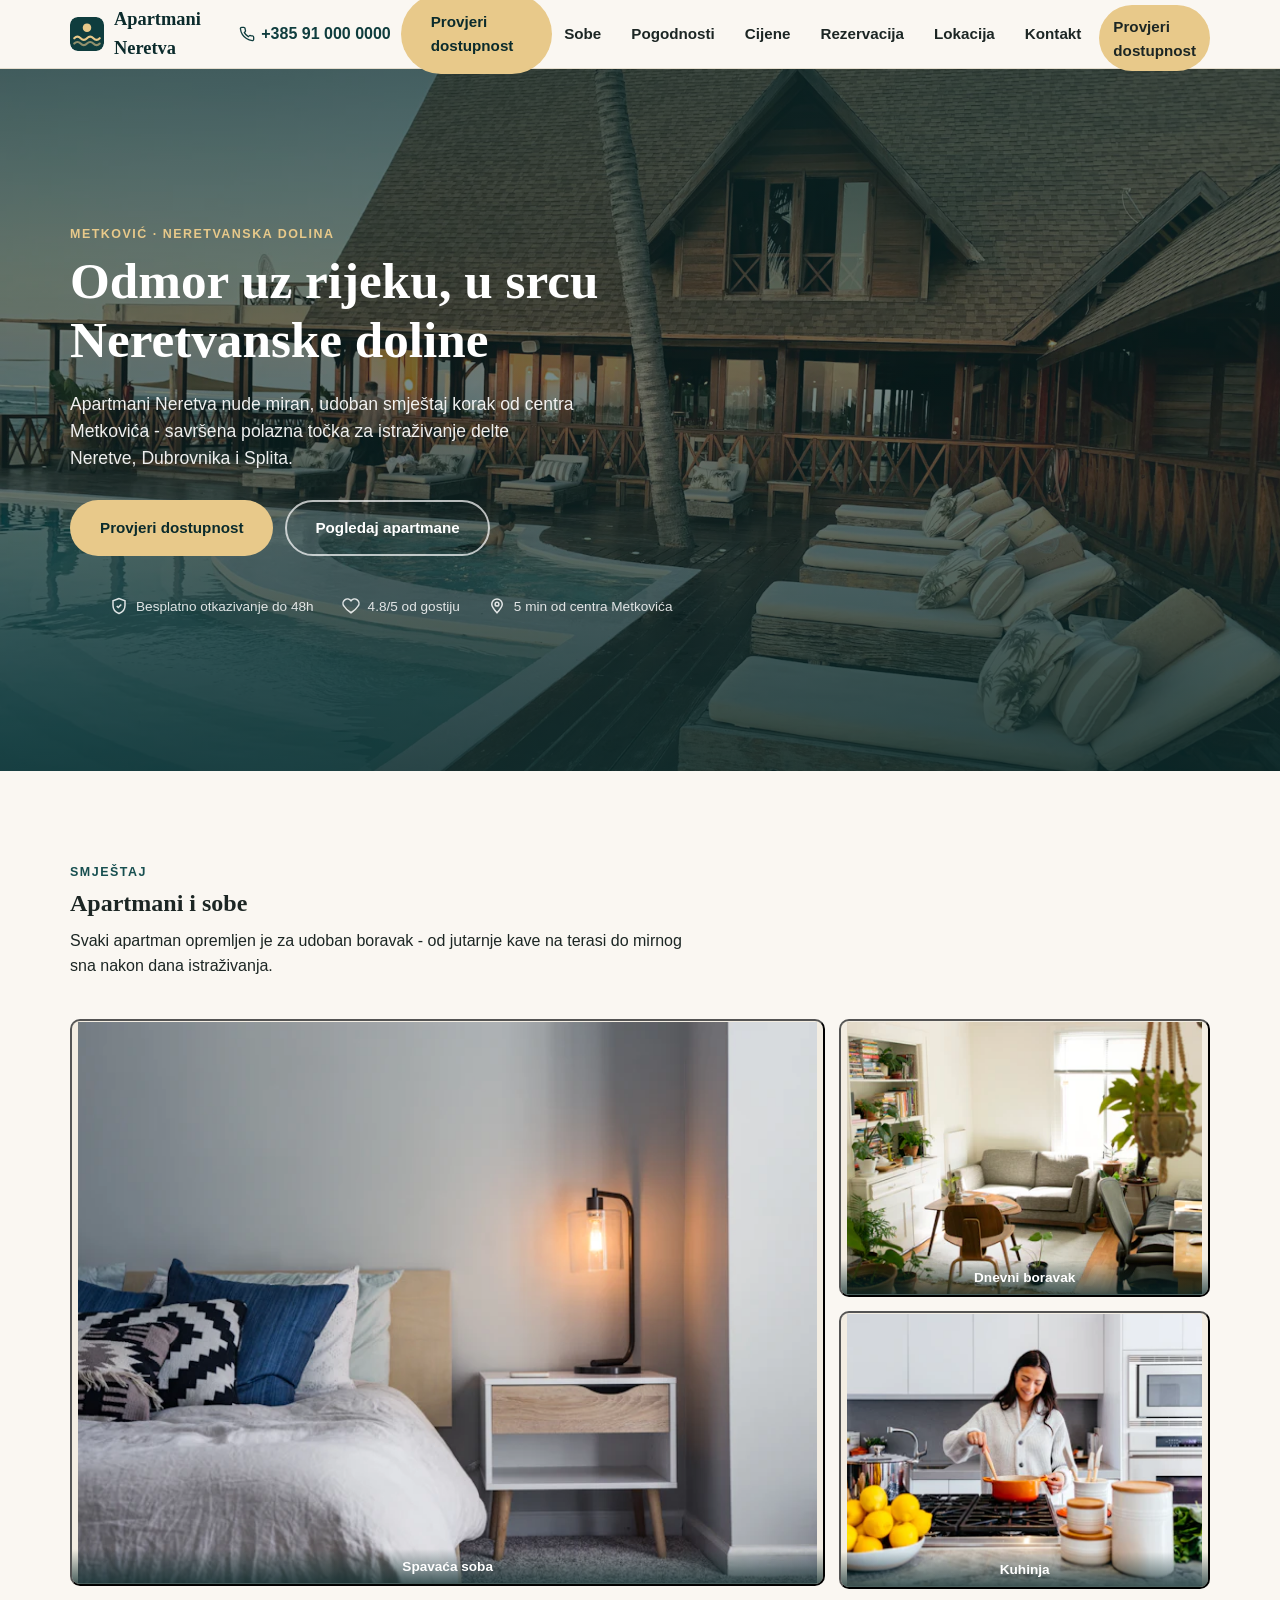
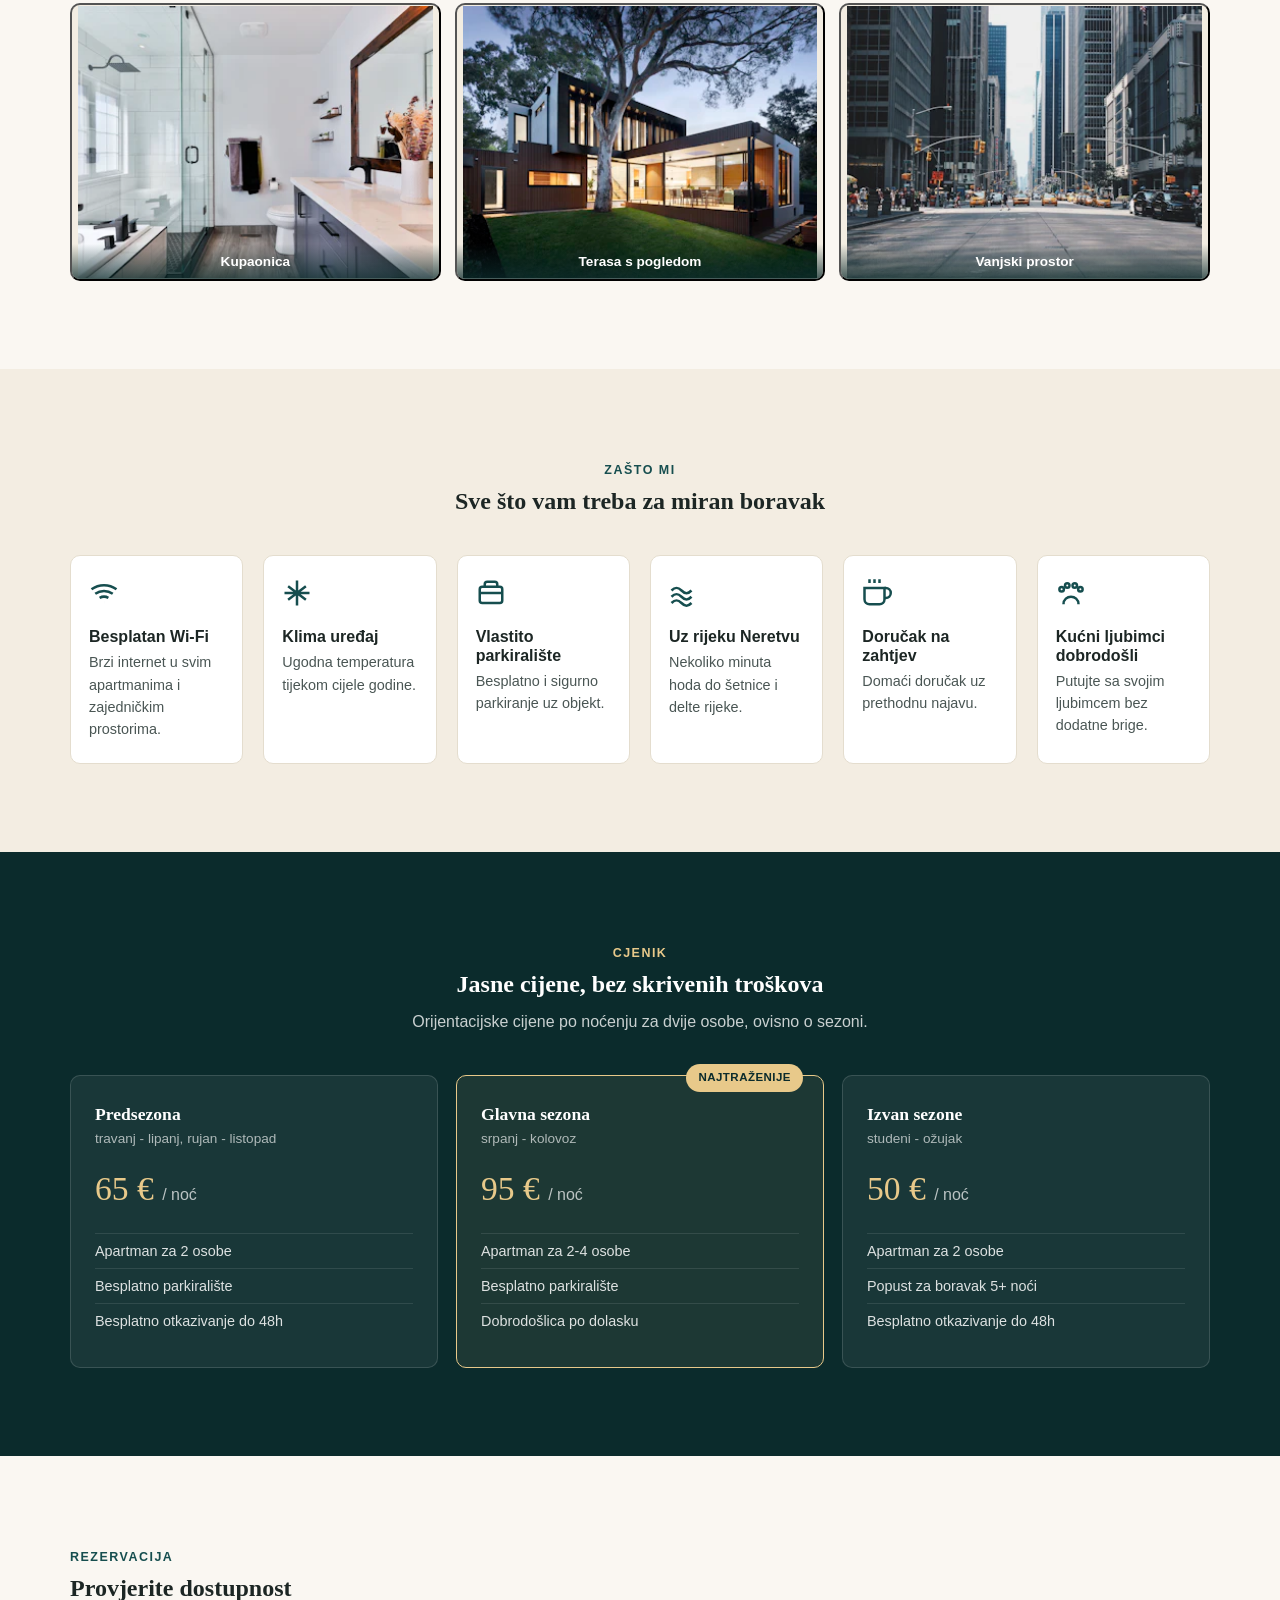
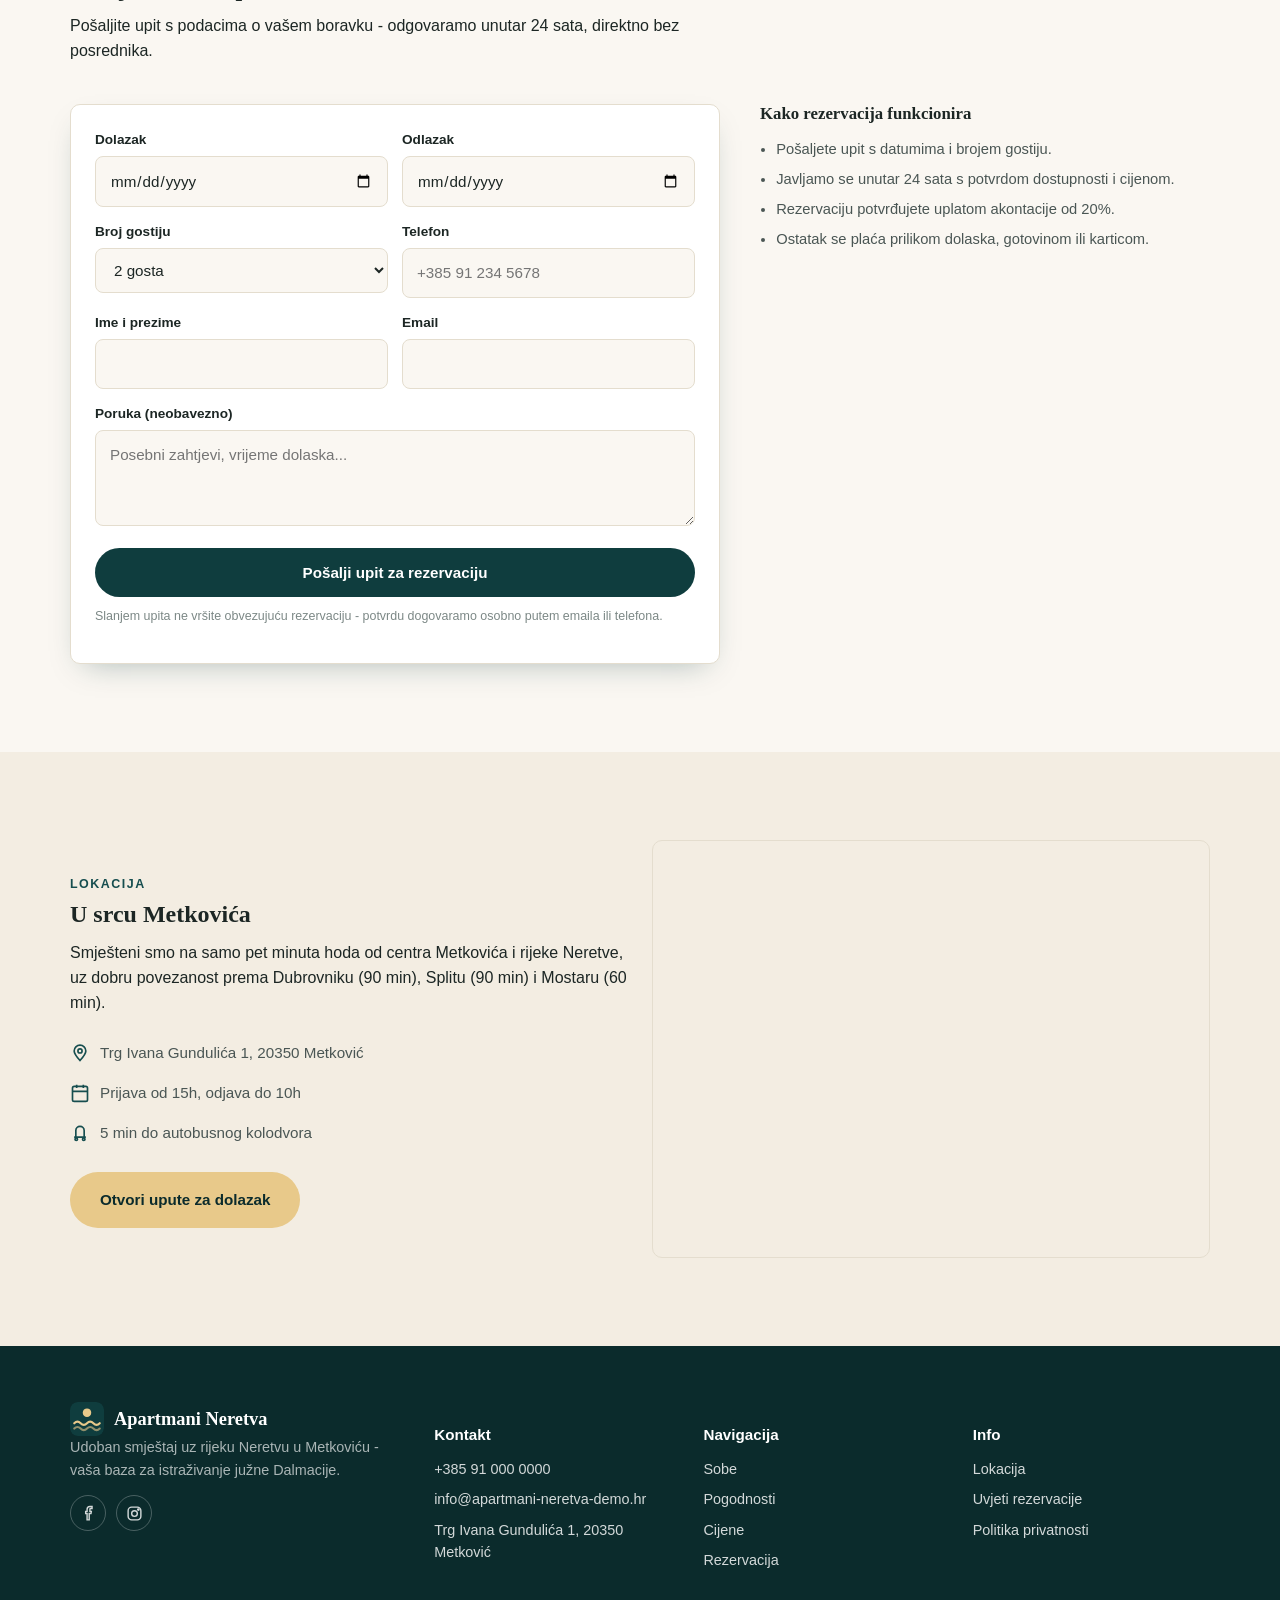
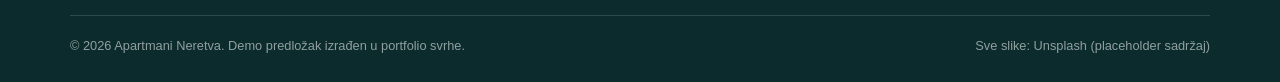
==== index.html @ 97df4122 "Initial commit - Apartmani Neretva demo" ====
<!DOCTYPE html>
<html lang="hr">
<head>
<meta charset="UTF-8">
<meta name="viewport" content="width=device-width, initial-scale=1">
<title>Apartmani Neretva | Smještaj Metković – apartmani uz rijeku Neretvu</title>
<meta name="description" content="Apartmani Neretva u Metkoviću - udoban smještaj uz rijeku Neretvu, idealna baza za istraživanje Neretvanske doline, Dubrovnika i Splita. Provjerite dostupnost i rezervirajte direktno.">
<link rel="canonical" href="https://www.apartmani-neretva-demo.hr/">
<meta name="theme-color" content="#0f3d3e">
<link rel="icon" type="image/svg+xml" href="favicon.svg">

<!-- Open Graph -->
<meta property="og:type" content="website">
<meta property="og:site_name" content="Apartmani Neretva">
<meta property="og:title" content="Apartmani Neretva | Smještaj Metković uz rijeku Neretvu">
<meta property="og:description" content="Udoban smještaj u Metkoviću, uz rijeku Neretvu. Provjerite dostupnost i rezervirajte direktno, bez posrednika.">
<meta property="og:image" content="https://www.apartmani-neretva-demo.hr/images/og-image.jpg">
<meta property="og:url" content="https://www.apartmani-neretva-demo.hr/">
<meta property="og:locale" content="hr_HR">

<!-- Twitter -->
<meta name="twitter:card" content="summary_large_image">
<meta name="twitter:title" content="Apartmani Neretva | Smještaj Metković">
<meta name="twitter:description" content="Udoban smještaj u Metkoviću, uz rijeku Neretvu. Provjerite dostupnost i rezervirajte direktno.">
<meta name="twitter:image" content="https://www.apartmani-neretva-demo.hr/images/og-image.jpg">

<link rel="stylesheet" href="css/style.css">

<script type="application/ld+json">
{
  "@context": "https://schema.org",
  "@type": "LodgingBusiness",
  "name": "Apartmani Neretva",
  "description": "Apartmani uz rijeku Neretvu u Metkoviću - idealna baza za istraživanje Neretvanske doline i južne Dalmacije.",
  "image": "https://www.apartmani-neretva-demo.hr/images/og-image.jpg",
  "url": "https://www.apartmani-neretva-demo.hr/",
  "telephone": "+385-91-000-0000",
  "priceRange": "€65 - €120",
  "address": {
    "@type": "PostalAddress",
    "streetAddress": "Trg Ivana Gundulića 1",
    "addressLocality": "Metković",
    "postalCode": "20350",
    "addressCountry": "HR"
  },
  "geo": {
    "@type": "GeoCoordinates",
    "latitude": 43.0533,
    "longitude": 17.6531
  },
  "amenityFeature": [
    { "@type": "LocationFeatureSpecification", "name": "Besplatan Wi-Fi", "value": true },
    { "@type": "LocationFeatureSpecification", "name": "Klima uređaj", "value": true },
    { "@type": "LocationFeatureSpecification", "name": "Besplatno parkiralište", "value": true }
  ]
}
</script>
</head>
<body>
<a class="skip-link" href="#main">Preskoči na sadržaj</a>

<header class="site-header">
  <div class="container">
    <a class="brand" href="#top">
      <img class="brand-mark" src="favicon.svg" alt="" width="34" height="34">
      <span class="brand-name">Apartmani Neretva</span>
    </a>
    <div class="header-right">
      <a class="nav-phone" href="tel:+385910000000">
        <svg viewBox="0 0 24 24" width="16" height="16" fill="none" stroke="currentColor" stroke-width="2"><path d="M22 16.9v3a2 2 0 0 1-2.2 2 19.8 19.8 0 0 1-8.6-3.1 19.5 19.5 0 0 1-6-6 19.8 19.8 0 0 1-3.1-8.7A2 2 0 0 1 4.1 2h3a2 2 0 0 1 2 1.7c.1 1 .3 2 .6 3a2 2 0 0 1-.5 2L8 10a16 16 0 0 0 6 6l1.3-1.2a2 2 0 0 1 2-.5c1 .3 2 .5 3 .6a2 2 0 0 1 1.7 2Z"/></svg>
        +385 91 000 0000
      </a>
      <a class="btn btn-primary nav-cta" href="#rezervacija">Provjeri dostupnost</a>
      <button class="nav-toggle" aria-label="Otvori izbornik" aria-expanded="false" aria-controls="main-nav"><span></span></button>
    </div>
    <nav class="main-nav" id="main-nav">
      <ul>
        <li><a href="#sobe">Sobe</a></li>
        <li><a href="#pogodnosti">Pogodnosti</a></li>
        <li><a href="#cijene">Cijene</a></li>
        <li><a href="#rezervacija">Rezervacija</a></li>
        <li><a href="#lokacija">Lokacija</a></li>
        <li><a href="#kontakt">Kontakt</a></li>
        <li><a class="btn btn-primary" href="#rezervacija" style="margin-top:8px;">Provjeri dostupnost</a></li>
      </ul>
    </nav>
  </div>
</header>

<main id="main">

  <!-- HERO -->
  <section class="hero" id="top">
    <div class="hero-media">
      <img
        src="images/hero-1600.webp"
        srcset="images/hero-800.webp 800w, images/hero-1600.webp 1600w"
        sizes="100vw"
        alt="Pogled na rijeku Neretvu i okolne brežuljke u sumrak"
        fetchpriority="high"
        width="1600" height="1000">
    </div>
    <div class="container">
      <div class="hero-content">
        <p class="eyebrow" style="color:var(--sand-500)">Metković · Neretvanska dolina</p>
        <h1>Odmor uz rijeku, u srcu Neretvanske doline</h1>
        <p class="lead">Apartmani Neretva nude miran, udoban smještaj korak od centra Metkovića - savršena polazna točka za istraživanje delte Neretve, Dubrovnika i Splita.</p>
        <div class="hero-actions">
          <a class="btn btn-primary" href="#rezervacija">Provjeri dostupnost</a>
          <a class="btn btn-outline" href="#sobe">Pogledaj apartmane</a>
        </div>
        <ul class="hero-badges">
          <li><svg viewBox="0 0 24 24" fill="none" stroke="currentColor" stroke-width="2"><path d="M12 2 4 5v6c0 5 3.4 9.4 8 11 4.6-1.6 8-6 8-11V5l-8-3Z"/><path d="m9 12 2 2 4-4"/></svg> Besplatno otkazivanje do 48h</li>
          <li><svg viewBox="0 0 24 24" fill="none" stroke="currentColor" stroke-width="2"><path d="M12 21s-7-4.6-9.5-9A5.5 5.5 0 0 1 12 5a5.5 5.5 0 0 1 9.5 7c-2.5 4.4-9.5 9-9.5 9Z"/></svg> 4.8/5 od gostiju</li>
          <li><svg viewBox="0 0 24 24" fill="none" stroke="currentColor" stroke-width="2"><path d="M12 21c4-4.5 7-8.2 7-11.5A7 7 0 0 0 5 9.5C5 12.8 8 16.5 12 21Z"/><circle cx="12" cy="9.5" r="2.5"/></svg> 5 min od centra Metkovića</li>
        </ul>
      </div>
    </div>
  </section>

  <!-- GALERIJA -->
  <section id="sobe">
    <div class="container">
      <div class="section-head">
        <p class="eyebrow">Smještaj</p>
        <h2>Apartmani i sobe</h2>
        <p>Svaki apartman opremljen je za udoban boravak - od jutarnje kave na terasi do mirnog sna nakon dana istraživanja.</p>
      </div>
      <div class="gallery-grid">
        <button class="gallery-item" type="button" data-full="images/room-1-800.webp">
          <img src="images/room-1-400.webp" srcset="images/room-1-400.webp 400w, images/room-1-800.webp 800w" sizes="(min-width:700px) 50vw, 100vw" loading="lazy" width="800" height="600" alt="Spavaća soba s bračnim krevetom i prirodnim svjetlom">
          <span class="gallery-caption">Spavaća soba</span>
        </button>
        <button class="gallery-item" type="button" data-full="images/room-2-800.webp">
          <img src="images/room-2-400.webp" srcset="images/room-2-400.webp 400w, images/room-2-800.webp 800w" sizes="(min-width:700px) 25vw, 50vw" loading="lazy" width="800" height="600" alt="Dnevni boravak s udobnim sjedećim kutkom">
          <span class="gallery-caption">Dnevni boravak</span>
        </button>
        <button class="gallery-item" type="button" data-full="images/room-3-800.webp">
          <img src="images/room-3-400.webp" srcset="images/room-3-400.webp 400w, images/room-3-800.webp 800w" sizes="(min-width:700px) 25vw, 50vw" loading="lazy" width="800" height="600" alt="Potpuno opremljena kuhinja">
          <span class="gallery-caption">Kuhinja</span>
        </button>
        <button class="gallery-item" type="button" data-full="images/room-4-800.webp">
          <img src="images/room-4-400.webp" srcset="images/room-4-400.webp 400w, images/room-4-800.webp 800w" sizes="(min-width:700px) 25vw, 50vw" loading="lazy" width="800" height="600" alt="Moderna kupaonica s tuš kabinom">
          <span class="gallery-caption">Kupaonica</span>
        </button>
        <button class="gallery-item" type="button" data-full="images/room-5-800.webp">
          <img src="images/room-5-400.webp" srcset="images/room-5-400.webp 400w, images/room-5-800.webp 800w" sizes="(min-width:700px) 25vw, 50vw" loading="lazy" width="800" height="600" alt="Terasa s pogledom na rijeku Neretvu">
          <span class="gallery-caption">Terasa s pogledom</span>
        </button>
        <button class="gallery-item" type="button" data-full="images/room-6-800.webp">
          <img src="images/room-6-400.webp" srcset="images/room-6-400.webp 400w, images/room-6-800.webp 800w" sizes="(min-width:700px) 25vw, 50vw" loading="lazy" width="800" height="600" alt="Vanjski prostor i okućnica apartmana">
          <span class="gallery-caption">Vanjski prostor</span>
        </button>
      </div>
    </div>
  </section>

  <!-- POGODNOSTI -->
  <section id="pogodnosti" style="background:var(--cream-100)">
    <div class="container">
      <div class="section-head center">
        <p class="eyebrow">Zašto mi</p>
        <h2>Sve što vam treba za miran boravak</h2>
      </div>
      <div class="amenities-grid">
        <div class="amenity">
          <svg viewBox="0 0 24 24" fill="none" stroke="currentColor" stroke-width="2"><path d="M5 12.6a12 12 0 0 1 14 0"/><path d="M8.5 15.9a7 7 0 0 1 7 0"/><path d="M12 19.3h.01"/><path d="M2 9a17 17 0 0 1 20 0"/></svg>
          <h3>Besplatan Wi-Fi</h3>
          <p>Brzi internet u svim apartmanima i zajedničkim prostorima.</p>
        </div>
        <div class="amenity">
          <svg viewBox="0 0 24 24" fill="none" stroke="currentColor" stroke-width="2"><path d="M12 2v20M4.9 6.6l14.2 10.8M19.1 6.6 4.9 17.4M2 12h20"/></svg>
          <h3>Klima uređaj</h3>
          <p>Ugodna temperatura tijekom cijele godine.</p>
        </div>
        <div class="amenity">
          <svg viewBox="0 0 24 24" fill="none" stroke="currentColor" stroke-width="2"><rect x="3" y="7" width="18" height="13" rx="2"/><path d="M7 7V5a2 2 0 0 1 2-2h6a2 2 0 0 1 2 2v2"/><path d="M3 12h18"/></svg>
          <h3>Vlastito parkiralište</h3>
          <p>Besplatno i sigurno parkiranje uz objekt.</p>
        </div>
        <div class="amenity">
          <svg viewBox="0 0 24 24" fill="none" stroke="currentColor" stroke-width="2"><path d="M2 15c3-3 5-3 8 0s5 3 8 0"/><path d="M2 20c3-3 5-3 8 0s5 3 8 0"/><path d="M2 10c3-3 5-3 8 0s5 3 8 0"/></svg>
          <h3>Uz rijeku Neretvu</h3>
          <p>Nekoliko minuta hoda do šetnice i delte rijeke.</p>
        </div>
        <div class="amenity">
          <svg viewBox="0 0 24 24" fill="none" stroke="currentColor" stroke-width="2"><path d="M18 8h1a4 4 0 0 1 0 8h-1"/><path d="M2 8h16v9a4 4 0 0 1-4 4H6a4 4 0 0 1-4-4Z"/><path d="M6 1v3M10 1v3M14 1v3"/></svg>
          <h3>Doručak na zahtjev</h3>
          <p>Domaći doručak uz prethodnu najavu.</p>
        </div>
        <div class="amenity">
          <svg viewBox="0 0 24 24" fill="none" stroke="currentColor" stroke-width="2"><circle cx="4.5" cy="9" r="1.8"/><circle cx="9" cy="6" r="1.8"/><circle cx="15" cy="6" r="1.8"/><circle cx="19.5" cy="9" r="1.8"/><path d="M6 21c0-4 3-6 6-6s6 2 6 6"/></svg>
          <h3>Kućni ljubimci dobrodošli</h3>
          <p>Putujte sa svojim ljubimcem bez dodatne brige.</p>
        </div>
      </div>
    </div>
  </section>

  <!-- CIJENE -->
  <section id="cijene" class="bg-teal">
    <div class="container">
      <div class="section-head center">
        <p class="eyebrow" style="color:var(--sand-500)">Cjenik</p>
        <h2 style="color:#fff">Jasne cijene, bez skrivenih troškova</h2>
        <p>Orijentacijske cijene po noćenju za dvije osobe, ovisno o sezoni.</p>
      </div>
      <div class="pricing-grid">
        <div class="price-card">
          <h3>Predsezona</h3>
          <p class="period">travanj - lipanj, rujan - listopad</p>
          <p class="price-amount">65 € <span>/ noć</span></p>
          <ul>
            <li>Apartman za 2 osobe</li>
            <li>Besplatno parkiralište</li>
            <li>Besplatno otkazivanje do 48h</li>
          </ul>
        </div>
        <div class="price-card featured">
          <span class="tag">Najtraženije</span>
          <h3>Glavna sezona</h3>
          <p class="period">srpanj - kolovoz</p>
          <p class="price-amount">95 € <span>/ noć</span></p>
          <ul>
            <li>Apartman za 2-4 osobe</li>
            <li>Besplatno parkiralište</li>
            <li>Dobrodošlica po dolasku</li>
          </ul>
        </div>
        <div class="price-card">
          <h3>Izvan sezone</h3>
          <p class="period">studeni - ožujak</p>
          <p class="price-amount">50 € <span>/ noć</span></p>
          <ul>
            <li>Apartman za 2 osobe</li>
            <li>Popust za boravak 5+ noći</li>
            <li>Besplatno otkazivanje do 48h</li>
          </ul>
        </div>
      </div>
    </div>
  </section>

  <!-- REZERVACIJA -->
  <section id="rezervacija">
    <div class="container">
      <div class="section-head">
        <p class="eyebrow">Rezervacija</p>
        <h2>Provjerite dostupnost</h2>
        <p>Pošaljite upit s podacima o vašem boravku - odgovaramo unutar 24 sata, direktno bez posrednika.</p>
      </div>
      <div class="booking-grid">
        <form class="booking-form" id="booking-form" novalidate>
          <div class="form-row two">
            <div class="field">
              <label for="checkin">Dolazak</label>
              <input type="date" id="checkin" name="checkin" required>
              <small class="error">Odaberite datum dolaska.</small>
            </div>
            <div class="field">
              <label for="checkout">Odlazak</label>
              <input type="date" id="checkout" name="checkout" required>
              <small class="error">Odaberite datum odlaska.</small>
            </div>
          </div>
          <div class="form-row two">
            <div class="field">
              <label for="guests">Broj gostiju</label>
              <select id="guests" name="guests" required>
                <option value="">Odaberite</option>
                <option value="1">1 gost</option>
                <option value="2" selected>2 gosta</option>
                <option value="3">3 gosta</option>
                <option value="4">4 gosta</option>
                <option value="5+">5 ili više</option>
              </select>
              <small class="error">Odaberite broj gostiju.</small>
            </div>
            <div class="field">
              <label for="phone">Telefon</label>
              <input type="tel" id="phone" name="phone" placeholder="+385 91 234 5678" required>
              <small class="error">Unesite kontakt telefon.</small>
            </div>
          </div>
          <div class="form-row two">
            <div class="field">
              <label for="name">Ime i prezime</label>
              <input type="text" id="name" name="name" required>
              <small class="error">Unesite ime i prezime.</small>
            </div>
            <div class="field">
              <label for="email">Email</label>
              <input type="email" id="email" name="email" required>
              <small class="error">Unesite ispravnu email adresu.</small>
            </div>
          </div>
          <div class="form-row">
            <div class="field">
              <label for="message">Poruka (neobavezno)</label>
              <textarea id="message" name="message" rows="3" placeholder="Posebni zahtjevi, vrijeme dolaska..."></textarea>
            </div>
          </div>
          <button class="btn btn-solid" type="submit">Pošalji upit za rezervaciju</button>
          <p class="form-note">Slanjem upita ne vršite obvezujuću rezervaciju - potvrdu dogovaramo osobno putem emaila ili telefona.</p>
          <div class="form-status" id="form-status" role="status" aria-live="polite"></div>
        </form>
        <div class="booking-info">
          <h3>Kako rezervacija funkcionira</h3>
          <ul>
            <li>Pošaljete upit s datumima i brojem gostiju.</li>
            <li>Javljamo se unutar 24 sata s potvrdom dostupnosti i cijenom.</li>
            <li>Rezervaciju potvrđujete uplatom akontacije od 20%.</li>
            <li>Ostatak se plaća prilikom dolaska, gotovinom ili karticom.</li>
          </ul>
        </div>
      </div>
    </div>
  </section>

  <!-- LOKACIJA -->
  <section id="lokacija" style="background:var(--cream-100)">
    <div class="container">
      <div class="location-grid">
        <div>
          <p class="eyebrow">Lokacija</p>
          <h2>U srcu Metkovića</h2>
          <p>Smješteni smo na samo pet minuta hoda od centra Metkovića i rijeke Neretve, uz dobru povezanost prema Dubrovniku (90 min), Splitu (90 min) i Mostaru (60 min).</p>
          <ul class="location-list">
            <li><svg viewBox="0 0 24 24" fill="none" stroke="currentColor" stroke-width="2"><path d="M12 21c4-4.5 7-8.2 7-11.5A7 7 0 0 0 5 9.5C5 12.8 8 16.5 12 21Z"/><circle cx="12" cy="9.5" r="2.5"/></svg> Trg Ivana Gundulića 1, 20350 Metković</li>
            <li><svg viewBox="0 0 24 24" fill="none" stroke="currentColor" stroke-width="2"><rect x="3" y="4" width="18" height="18" rx="2"/><path d="M3 10h18M8 2v4M16 2v4"/></svg> Prijava od 15h, odjava do 10h</li>
            <li><svg viewBox="0 0 24 24" fill="none" stroke="currentColor" stroke-width="2"><path d="M5 17h14M7 17V9a5 5 0 0 1 10 0v8"/><circle cx="7.5" cy="19.5" r="1.5"/><circle cx="16.5" cy="19.5" r="1.5"/></svg> 5 min do autobusnog kolodvora</li>
          </ul>
          <a class="btn btn-primary" style="margin-top:20px" href="https://www.google.com/maps/dir/?api=1&destination=43.0533,17.6531" target="_blank" rel="noopener">Otvori upute za dolazak</a>
        </div>
        <div class="map-frame">
          <iframe
            src="https://www.google.com/maps?q=Metkovi%C4%87,Croatia&z=14&output=embed"
            title="Karta lokacije - Apartmani Neretva, Metković"
            loading="lazy"
            referrerpolicy="no-referrer-when-downgrade"></iframe>
        </div>
      </div>
    </div>
  </section>

</main>

<footer class="site-footer" id="kontakt">
  <div class="container">
    <div class="footer-grid">
      <div class="footer-brand">
        <a class="brand" href="#top" style="color:#fff">
          <img class="brand-mark" src="favicon.svg" alt="" width="34" height="34">
          <span class="brand-name" style="color:#fff">Apartmani Neretva</span>
        </a>
        <p>Udoban smještaj uz rijeku Neretvu u Metkoviću - vaša baza za istraživanje južne Dalmacije.</p>
        <div class="social-links">
          <a href="#" aria-label="Facebook stranica"><svg viewBox="0 0 24 24" fill="none" stroke="currentColor" stroke-width="2"><path d="M14 9V6a1 1 0 0 1 1-1h2V2h-3a4 4 0 0 0-4 4v3H8v3h2v9h3v-9h2.5l.5-3H13Z"/></svg></a>
          <a href="#" aria-label="Instagram profil"><svg viewBox="0 0 24 24" fill="none" stroke="currentColor" stroke-width="2"><rect x="3" y="3" width="18" height="18" rx="5"/><circle cx="12" cy="12" r="4"/><circle cx="17.5" cy="6.5" r="1"/></svg></a>
        </div>
      </div>
      <div>
        <h4>Kontakt</h4>
        <ul>
          <li><a href="tel:+385910000000">+385 91 000 0000</a></li>
          <li><a href="mailto:info@apartmani-neretva-demo.hr">info@apartmani-neretva-demo.hr</a></li>
          <li>Trg Ivana Gundulića 1, 20350 Metković</li>
        </ul>
      </div>
      <div>
        <h4>Navigacija</h4>
        <ul>
          <li><a href="#sobe">Sobe</a></li>
          <li><a href="#pogodnosti">Pogodnosti</a></li>
          <li><a href="#cijene">Cijene</a></li>
          <li><a href="#rezervacija">Rezervacija</a></li>
        </ul>
      </div>
      <div>
        <h4>Info</h4>
        <ul>
          <li><a href="#lokacija">Lokacija</a></li>
          <li><a href="#">Uvjeti rezervacije</a></li>
          <li><a href="#">Politika privatnosti</a></li>
        </ul>
      </div>
    </div>
    <div class="footer-bottom">
      <span>© 2026 Apartmani Neretva. Demo predložak izrađen u portfolio svrhe.</span>
      <span>Sve slike: Unsplash (placeholder sadržaj)</span>
    </div>
  </div>
</footer>

<div class="lightbox" id="lightbox">
  <button class="lightbox-close" aria-label="Zatvori">&times;</button>
  <img src="" alt="">
</div>

<script src="js/main.js"></script>
</body>
</html>
---- css/style.css ----
/* Apartmani Neretva — demo landing template
   Mobile-first, no external fonts/libraries. */

:root{
  --teal-950: #0b2b2c;
  --teal-900: #0f3d3e;
  --teal-800: #164e4f;
  --sand-500: #e8c98a;
  --sand-600: #d4b06c;
  --cream-50: #faf7f2;
  --cream-100: #f3ede2;
  --ink-900: #1c2624;
  --ink-600: #4a5654;
  --ink-400: #7c8886;
  --line: #e4ddce;
  --radius: 10px;
  --shadow: 0 12px 30px -14px rgba(15, 61, 62, .35);
  --serif: Georgia, "Iowan Old Style", "Palatino Linotype", "URW Palladio L", Palatino, serif;
  --sans: -apple-system, BlinkMacSystemFont, "Segoe UI", Roboto, Helvetica, Arial, sans-serif;
  --wrap: 1180px;
}

*, *::before, *::after{ box-sizing: border-box; }
html{ scroll-behavior: smooth; }
body{
  margin: 0;
  font-family: var(--sans);
  color: var(--ink-900);
  background: var(--cream-50);
  line-height: 1.55;
  -webkit-font-smoothing: antialiased;
}
img{ max-width: 100%; display: block; }
a{ color: inherit; }
h1, h2, h3{ font-family: var(--serif); font-weight: 600; margin: 0 0 .5em; line-height: 1.15; }
p{ margin: 0 0 1em; }
.container{ width: 100%; max-width: var(--wrap); margin: 0 auto; padding: 0 20px; }
section{ padding: 64px 0; }
.eyebrow{
  display: inline-block; font-size: .78rem; letter-spacing: .12em; text-transform: uppercase;
  color: var(--teal-800); font-weight: 700; margin-bottom: .6em;
}
.section-head{ max-width: 640px; margin: 0 0 40px; }
.section-head.center{ margin-left: auto; margin-right: auto; text-align: center; }
.btn{
  display: inline-flex; align-items: center; justify-content: center; gap: .5em;
  padding: 14px 28px; border-radius: 999px; font-weight: 700; font-size: .95rem;
  text-decoration: none; border: 2px solid transparent; cursor: pointer;
  transition: transform .15s ease, box-shadow .15s ease, background-color .15s ease;
}
.btn:active{ transform: translateY(1px); }
.btn-primary{ background: var(--sand-500); color: var(--teal-950); }
.btn-primary:hover{ background: var(--sand-600); }
.btn-outline{ background: transparent; color: #fff; border-color: rgba(255,255,255,.7); }
.btn-outline:hover{ background: rgba(255,255,255,.12); }
.btn-solid{ background: var(--teal-900); color: #fff; width: 100%; }
.btn-solid:hover{ background: var(--teal-800); }

/* ---------- Header ---------- */
.site-header{
  position: sticky; top: 0; z-index: 50;
  background: rgba(250, 247, 242, .92);
  backdrop-filter: saturate(140%) blur(6px);
  border-bottom: 1px solid var(--line);
}
.site-header .container{
  display: flex; align-items: center; justify-content: space-between; height: 68px;
}
.brand{ display: flex; align-items: center; gap: 10px; text-decoration: none; }
.brand-mark{ width: 34px; height: 34px; border-radius: 8px; }
.brand-name{ font-family: var(--serif); font-weight: 700; font-size: 1.15rem; color: var(--teal-950); }
.nav-toggle{
  display: inline-flex; background: none; border: none; padding: 8px; cursor: pointer;
}
.nav-toggle span, .nav-toggle::before, .nav-toggle::after{
  content: ""; display: block; width: 22px; height: 2px; background: var(--ink-900); margin: 5px 0;
  transition: transform .2s ease, opacity .2s ease;
}
.nav-toggle span{ margin: 5px 0; }
.main-nav{
  position: fixed; inset: 68px 0 0 0; background: var(--cream-50);
  transform: translateX(100%); transition: transform .25s ease;
  overflow-y: auto;
}
.main-nav.is-open{ transform: translateX(0); }
.main-nav ul{ list-style: none; margin: 0; padding: 24px 20px; display: flex; flex-direction: column; gap: 4px; }
.main-nav a{
  display: block; padding: 14px 6px; text-decoration: none; font-weight: 600;
  color: var(--ink-900); border-bottom: 1px solid var(--line);
}
.nav-phone{
  display: none;
}
.nav-cta{ display:none; }

@media (min-width: 900px){
  .nav-toggle{ display: none; }
  .main-nav{
    position: static; inset: auto; background: none; transform: none; overflow: visible;
  }
  .main-nav ul{ flex-direction: row; padding: 0; gap: 6px; align-items: center; }
  .main-nav a{ border-bottom: none; padding: 8px 12px; font-size: .95rem; border-radius: 999px; }
  .main-nav a:hover{ background: var(--cream-100); }
  .nav-phone{
    display: inline-flex; align-items: center; gap: 6px; font-weight: 700; color: var(--teal-900);
    text-decoration: none; margin-right: 6px; white-space: nowrap;
  }
  .nav-cta{ display: inline-flex; }
  .header-right{ display: flex; align-items: center; gap: 4px; }
}

/* ---------- Hero ---------- */
.hero{
  position: relative; color: #fff; padding: 84px 0 72px;
  display: flex; align-items: center; min-height: min(78vh, 640px);
}
.hero-media{ position: absolute; inset: 0; z-index: -2; overflow: hidden; }
.hero-media img{ width: 100%; height: 100%; object-fit: cover; }
.hero-media::after{
  content: ""; position: absolute; inset: 0;
  background: linear-gradient(180deg, rgba(11,43,44,.72) 0%, rgba(11,43,44,.55) 45%, rgba(11,43,44,.85) 100%);
}
.hero .container{ position: relative; z-index: 1; }
.hero-content{ max-width: 640px; }
.hero h1{ font-size: clamp(2rem, 5vw + 1rem, 3.2rem); color: #fff; margin-bottom: .4em; }
.hero p.lead{ font-size: 1.1rem; color: rgba(255,255,255,.92); max-width: 52ch; }
.hero-actions{ display: flex; flex-wrap: wrap; gap: 12px; margin-top: 28px; }
.hero-badges{
  display: flex; flex-wrap: wrap; gap: 18px 28px; margin-top: 40px;
  font-size: .85rem; color: rgba(255,255,255,.85);
}
.hero-badges li{ display: flex; align-items: center; gap: 8px; list-style: none; }
.hero-badges svg{ width: 18px; height: 18px; flex-shrink: 0; }

/* ---------- Gallery ---------- */
.gallery-grid{
  display: grid; grid-template-columns: repeat(2, 1fr); gap: 14px;
}
.gallery-item{
  position: relative; border-radius: var(--radius); overflow: hidden; background: var(--cream-100);
  aspect-ratio: 4/3; cursor: zoom-in;
}
.gallery-item img{ width: 100%; height: 100%; object-fit: cover; transition: transform .35s ease; }
.gallery-item:hover img{ transform: scale(1.05); }
.gallery-caption{
  position: absolute; left: 0; right: 0; bottom: 0; padding: 10px 14px;
  background: linear-gradient(0deg, rgba(11,43,44,.75), transparent);
  color: #fff; font-size: .85rem; font-weight: 600;
}
@media (min-width: 700px){
  .gallery-grid{ grid-template-columns: repeat(3, 1fr); }
  .gallery-item:first-child{ grid-column: span 2; grid-row: span 2; }
}

/* Lightbox */
.lightbox{
  position: fixed; inset: 0; z-index: 100; background: rgba(11,20,20,.92);
  display: none; align-items: center; justify-content: center; padding: 24px;
}
.lightbox.is-open{ display: flex; }
.lightbox img{ max-width: min(900px, 92vw); max-height: 86vh; border-radius: 6px; }
.lightbox-close{
  position: absolute; top: 18px; right: 20px; background: none; border: none; color: #fff;
  font-size: 2rem; line-height: 1; cursor: pointer; padding: 6px 10px;
}

/* ---------- Amenities ---------- */
.amenities-grid{
  display: grid; grid-template-columns: repeat(2, 1fr); gap: 20px;
}
.amenity{
  background: #fff; border: 1px solid var(--line); border-radius: var(--radius);
  padding: 22px 18px; text-align: left;
}
.amenity svg{ width: 30px; height: 30px; color: var(--teal-800); margin-bottom: 12px; }
.amenity h3{ font-size: 1rem; font-family: var(--sans); font-weight: 700; margin-bottom: .3em; }
.amenity p{ font-size: .9rem; color: var(--ink-600); margin: 0; }
@media (min-width: 640px){ .amenities-grid{ grid-template-columns: repeat(3, 1fr); } }
@media (min-width: 980px){ .amenities-grid{ grid-template-columns: repeat(6, 1fr); } }

/* ---------- Pricing ---------- */
.bg-teal{ background: var(--teal-950); color: #fff; }
.bg-teal .section-head p{ color: rgba(255,255,255,.78); }
.pricing-grid{ display: grid; gap: 18px; grid-template-columns: 1fr; }
.price-card{
  background: rgba(255,255,255,.06); border: 1px solid rgba(255,255,255,.14);
  border-radius: var(--radius); padding: 28px 24px; position: relative;
}
.price-card.featured{ border-color: var(--sand-500); background: rgba(232,201,138,.08); }
.price-card .tag{
  position: absolute; top: -12px; right: 20px; background: var(--sand-500); color: var(--teal-950);
  font-size: .72rem; font-weight: 800; letter-spacing: .04em; text-transform: uppercase;
  padding: 5px 12px; border-radius: 999px;
}
.price-card h3{ font-size: 1.1rem; color: #fff; margin-bottom: .2em; }
.price-card .period{ font-size: .85rem; color: rgba(255,255,255,.65); margin-bottom: 14px; }
.price-amount{ font-family: var(--serif); font-size: 2.1rem; color: var(--sand-500); margin-bottom: 4px; }
.price-amount span{ font-size: 1rem; color: rgba(255,255,255,.7); font-family: var(--sans); }
.price-card ul{ list-style: none; margin: 18px 0 0; padding: 0; font-size: .9rem; color: rgba(255,255,255,.85); }
.price-card li{ padding: 6px 0; border-top: 1px solid rgba(255,255,255,.1); }
@media (min-width: 780px){ .pricing-grid{ grid-template-columns: repeat(3, 1fr); } }

/* ---------- Booking form ---------- */
.booking-grid{ display: grid; gap: 40px; grid-template-columns: 1fr; }
.booking-form{
  background: #fff; border: 1px solid var(--line); border-radius: var(--radius);
  padding: 24px; box-shadow: var(--shadow);
}
.form-row{ display: grid; gap: 14px; grid-template-columns: 1fr; margin-bottom: 14px; }
@media (min-width: 560px){ .form-row.two{ grid-template-columns: 1fr 1fr; } }
.field label{ display: block; font-size: .85rem; font-weight: 700; margin-bottom: 6px; color: var(--ink-900); }
.field input, .field select, .field textarea{
  width: 100%; padding: 12px 14px; border: 1px solid var(--line); border-radius: 8px;
  font: inherit; font-size: .95rem; background: var(--cream-50); color: var(--ink-900);
}
.field input:focus, .field select:focus, .field textarea:focus{
  outline: 2px solid var(--teal-800); outline-offset: 1px; background: #fff;
}
.field small.error{ display: none; color: #b3261e; font-size: .78rem; margin-top: 5px; }
.field.invalid input, .field.invalid select{ border-color: #b3261e; }
.field.invalid small.error{ display: block; }
.form-note{ font-size: .78rem; color: var(--ink-400); margin-top: 10px; }
.form-status{
  margin-top: 16px; padding: 14px 16px; border-radius: 8px; font-size: .9rem; font-weight: 600;
  display: none;
}
.form-status.show{ display: block; }
.form-status.success{ background: #e7f4ec; color: #1f6f43; display: block; }
.form-status.error{ background: #fbe9e7; color: #b3261e; display: block; }
.booking-info h3{ font-size: 1.05rem; }
.booking-info ul{ padding-left: 1.1em; color: var(--ink-600); font-size: .92rem; }
.booking-info li{ margin-bottom: .5em; }
@media (min-width: 900px){ .booking-grid{ grid-template-columns: 1.3fr .9fr; } }

/* ---------- Location ---------- */
.location-grid{ display: grid; gap: 24px; grid-template-columns: 1fr; align-items: center; }
.map-frame{
  border-radius: var(--radius); overflow: hidden; border: 1px solid var(--line);
  aspect-ratio: 4/3; background: var(--cream-100);
}
.map-frame iframe{ width: 100%; height: 100%; border: 0; }
.location-list{ list-style: none; padding: 0; margin: 18px 0 0; }
.location-list li{ display: flex; gap: 10px; padding: 8px 0; color: var(--ink-600); font-size: .95rem; }
.location-list svg{ width: 20px; height: 20px; flex-shrink: 0; color: var(--teal-800); margin-top: 2px; }
@media (min-width: 860px){ .location-grid{ grid-template-columns: 1fr 1fr; } }

/* ---------- Footer ---------- */
.site-footer{ background: var(--teal-950); color: rgba(255,255,255,.82); padding: 56px 0 26px; }
.footer-grid{ display: grid; gap: 32px; grid-template-columns: 1fr; margin-bottom: 36px; }
.footer-grid h4{ color: #fff; font-family: var(--sans); font-size: .95rem; margin-bottom: 12px; }
.footer-grid ul{ list-style: none; padding: 0; margin: 0; font-size: .9rem; }
.footer-grid li{ margin-bottom: 8px; }
.footer-grid a{ text-decoration: none; color: inherit; }
.footer-grid a:hover{ color: var(--sand-500); }
.footer-brand p{ max-width: 40ch; font-size: .9rem; color: rgba(255,255,255,.65); }
.social-links{ display: flex; gap: 10px; margin-top: 14px; }
.social-links a{
  width: 36px; height: 36px; border-radius: 50%; border: 1px solid rgba(255,255,255,.25);
  display: flex; align-items: center; justify-content: center;
}
.social-links a:hover{ background: rgba(255,255,255,.1); }
.social-links svg{ width: 17px; height: 17px; }
.footer-bottom{
  border-top: 1px solid rgba(255,255,255,.14); padding-top: 20px;
  font-size: .8rem; color: rgba(255,255,255,.55);
  display: flex; flex-wrap: wrap; gap: 8px; justify-content: space-between;
}
@media (min-width: 760px){ .footer-grid{ grid-template-columns: 1.4fr 1fr 1fr 1fr; } }

.skip-link{
  position: absolute; left: -999px; top: 0; background: var(--teal-900); color: #fff;
  padding: 10px 16px; z-index: 200; border-radius: 0 0 8px 0;
}
.skip-link:focus{ left: 0; }

@media (min-width: 900px){
  .hero{ min-height: 78vh; }
  section{ padding: 88px 0; }
}
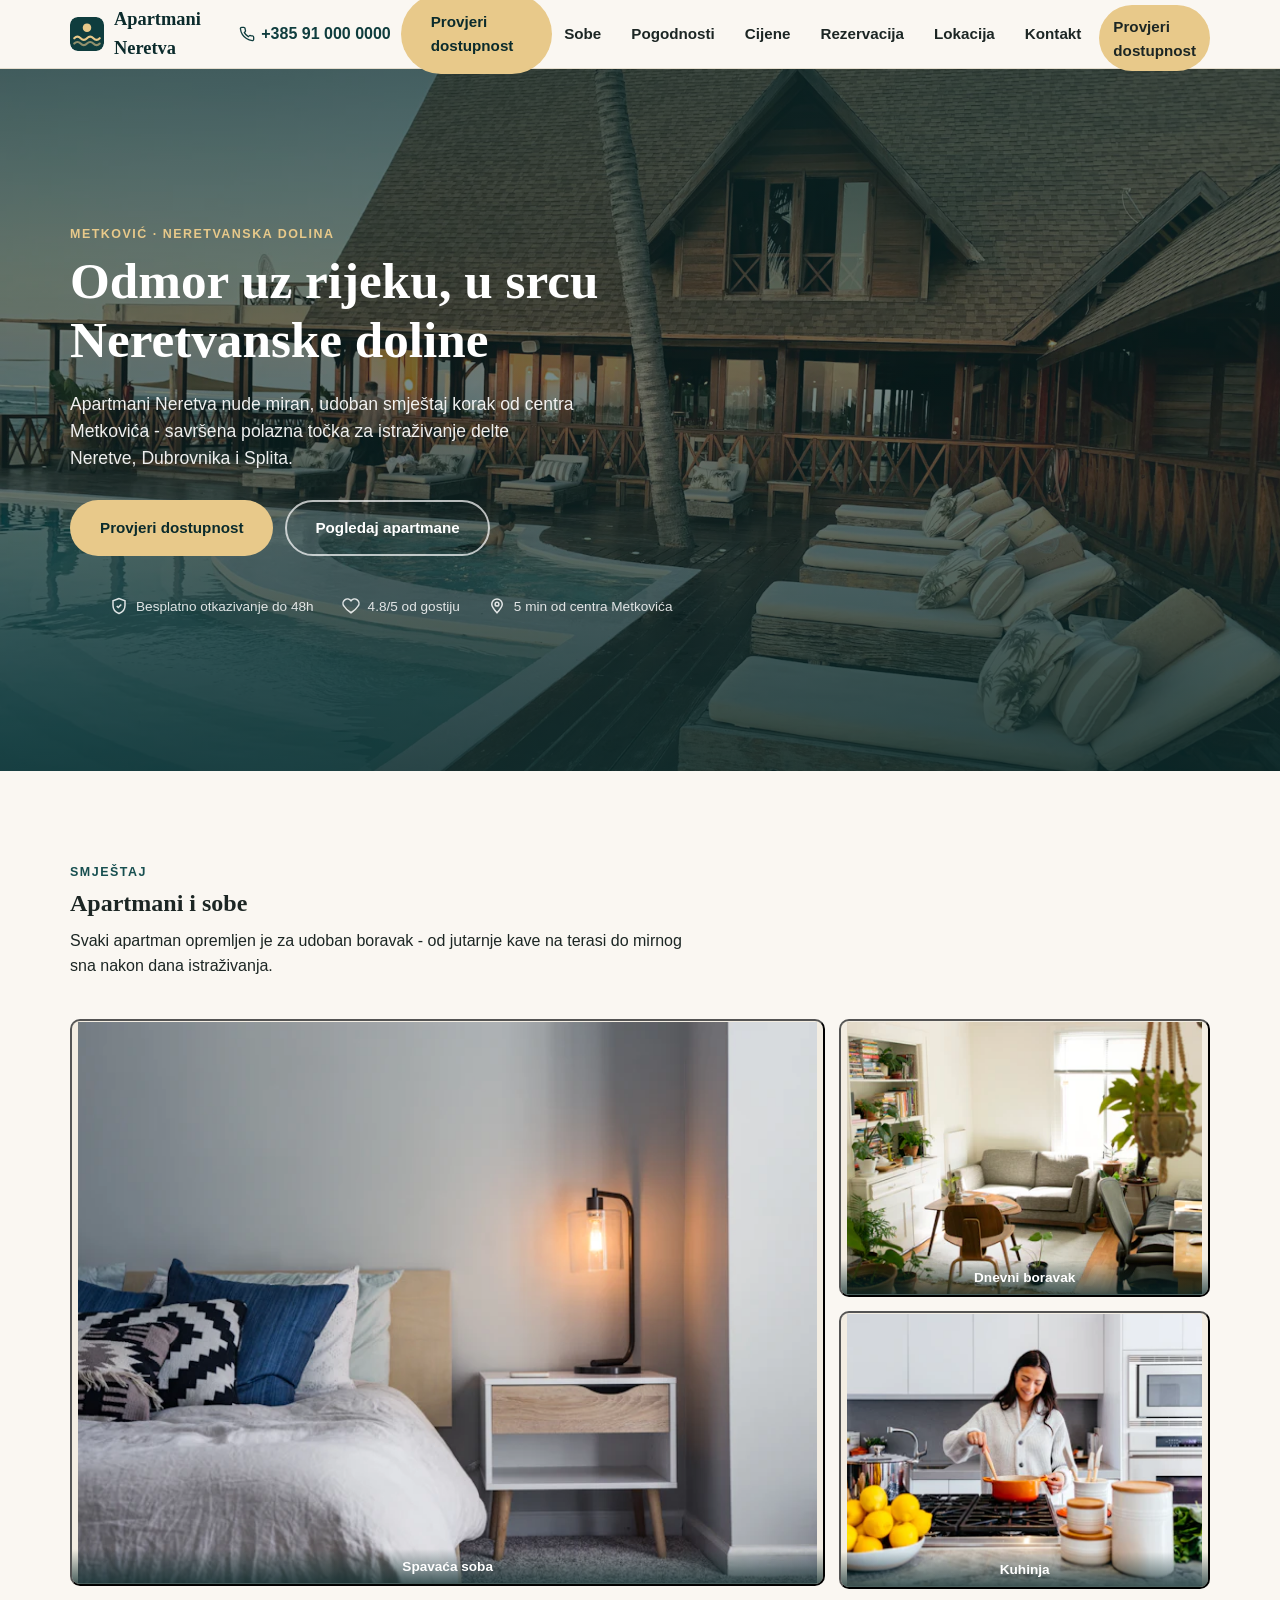
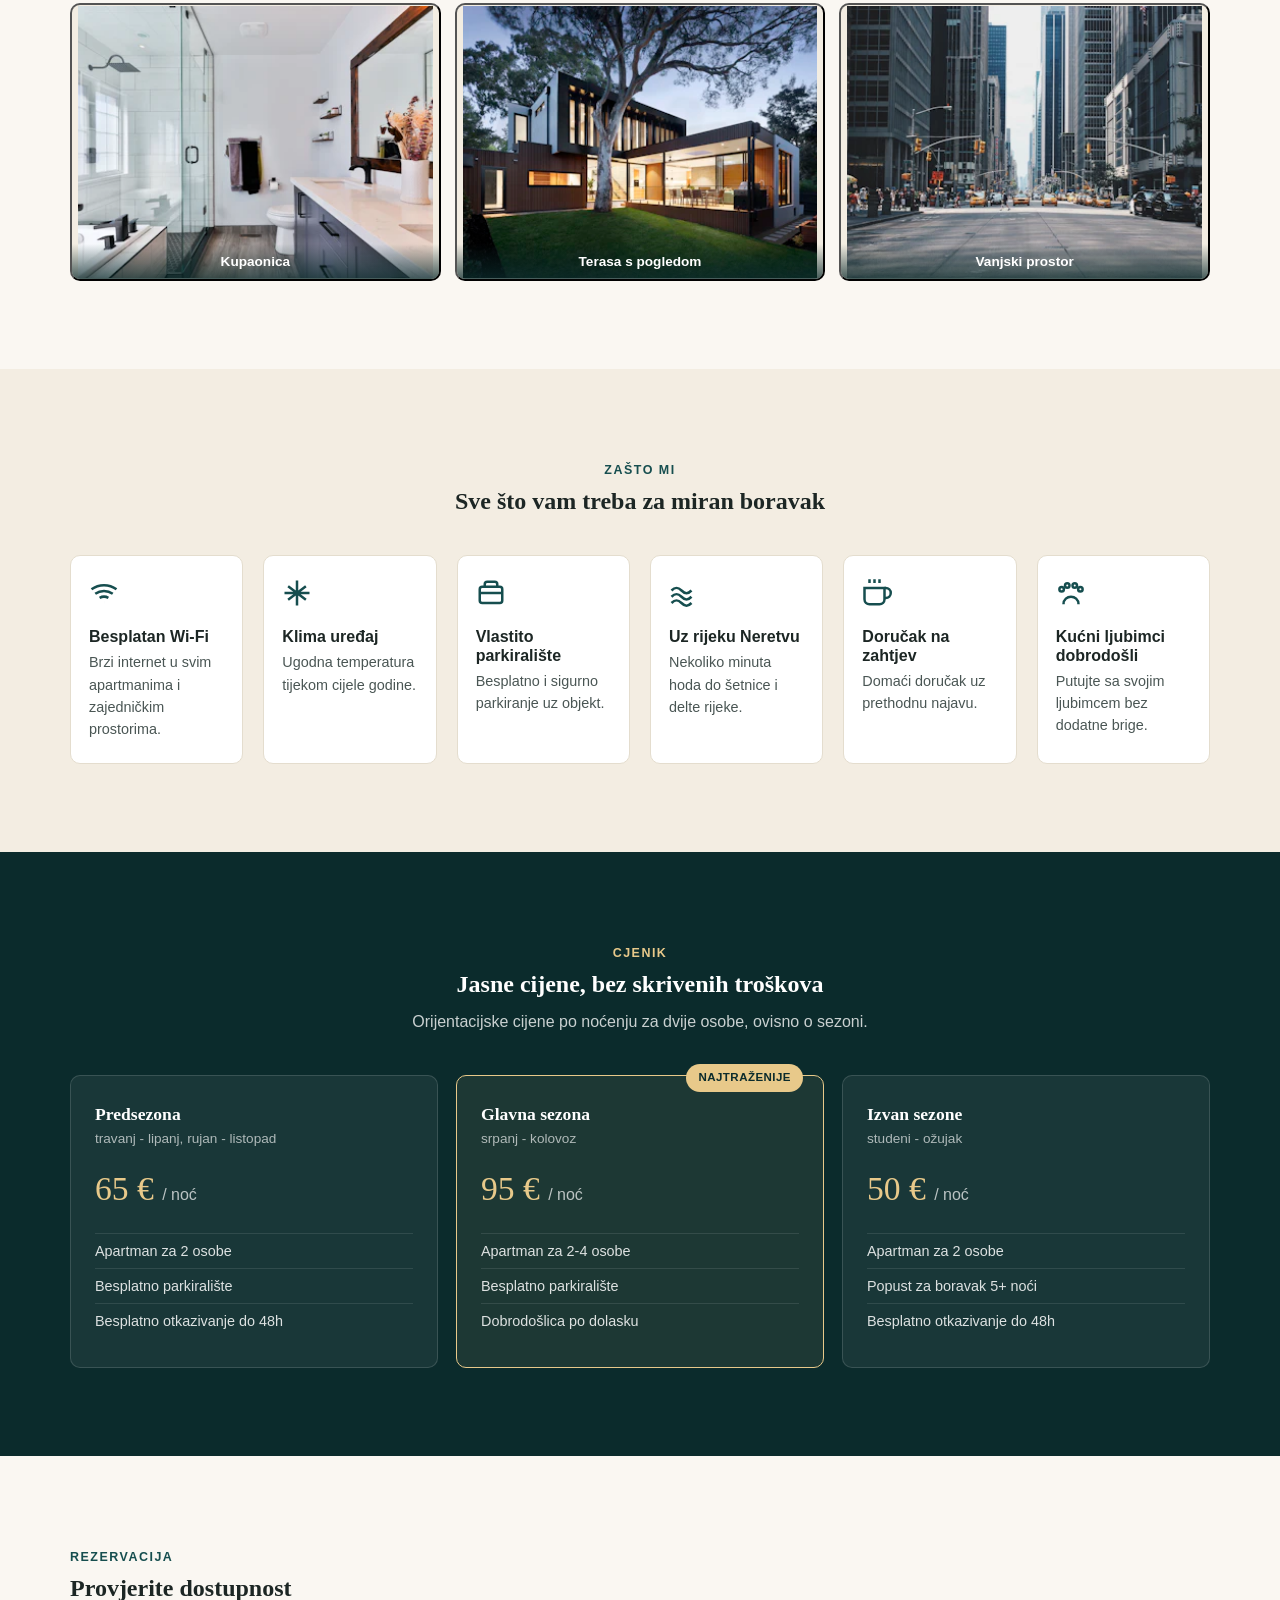
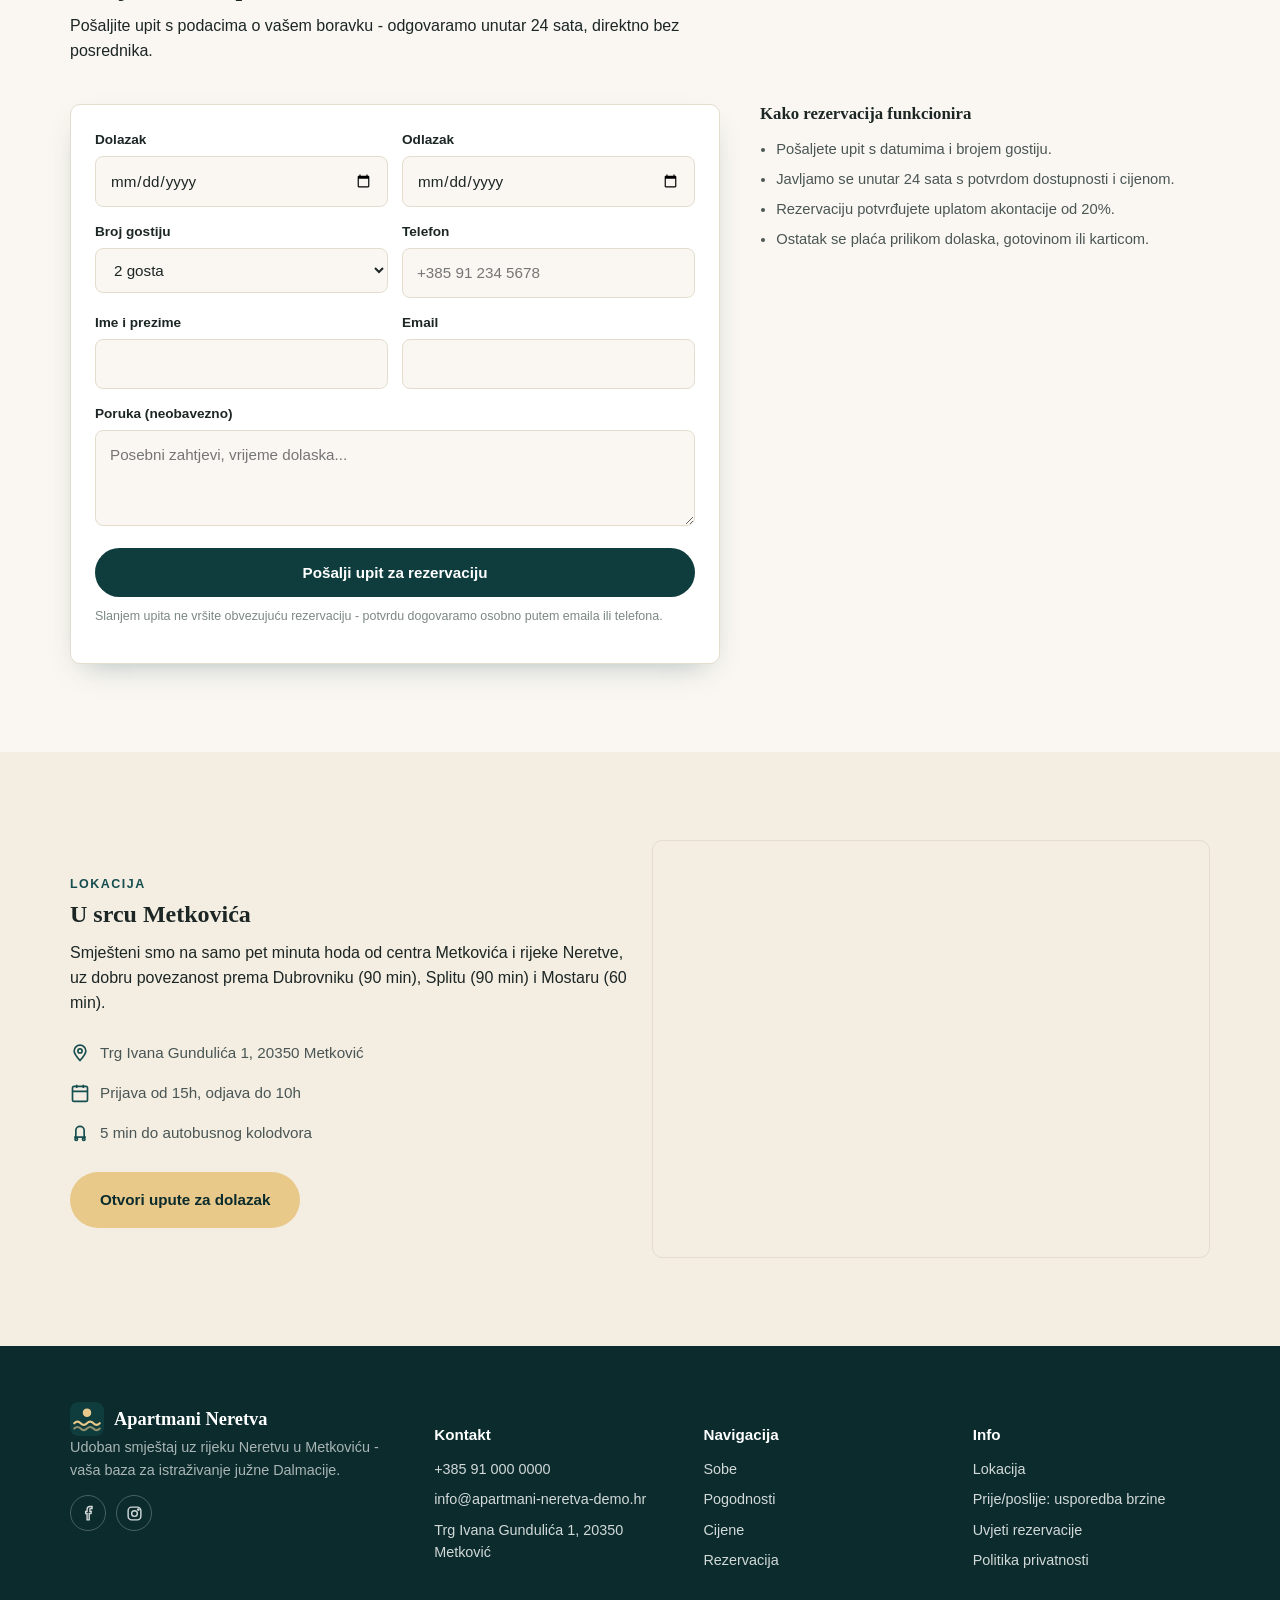
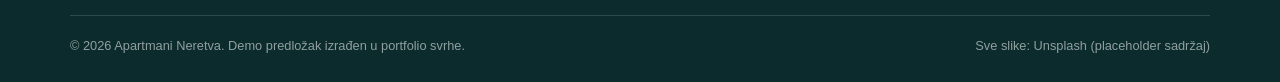
==== commit a3e26f44: "Add before/after PageSpeed comparison page for client pitch Co-Authored-By: Claude Sonnet 5 <noreply" ====
--- a/index.html
+++ b/index.html
@@ -380,6 +380,7 @@
         <h4>Info</h4>
         <ul>
           <li><a href="#lokacija">Lokacija</a></li>
+          <li><a href="usporedba.html">Prije/poslije: usporedba brzine</a></li>
           <li><a href="#">Uvjeti rezervacije</a></li>
           <li><a href="#">Politika privatnosti</a></li>
         </ul>
--- a/css/style.css
+++ b/css/style.css
@@ -277,3 +277,56 @@
   .hero{ min-height: 78vh; }
   section{ padding: 88px 0; }
 }
+
+/* ---------- Usporedba (before/after) page ---------- */
+.simple-header{
+  background: var(--teal-950); color: #fff; padding: 20px 0;
+}
+.simple-header .container{ display: flex; align-items: center; justify-content: space-between; }
+.simple-header .brand-name{ color: #fff; }
+.back-link{
+  font-size: .88rem; font-weight: 700; text-decoration: none; color: rgba(255,255,255,.85);
+  display: inline-flex; align-items: center; gap: 6px;
+}
+.back-link:hover{ color: var(--sand-500); }
+
+.compare-hero{ padding: 56px 0 8px; text-align: center; }
+.compare-hero .section-head{ margin-left: auto; margin-right: auto; }
+.compare-meta{
+  display: flex; flex-wrap: wrap; gap: 10px 22px; justify-content: center;
+  font-size: .85rem; color: var(--ink-600); margin-top: 4px;
+}
+
+.table-scroll{ overflow-x: auto; -webkit-overflow-scrolling: touch; margin: 32px 0; }
+.compare-table{
+  width: 100%; border-collapse: collapse; min-width: 560px;
+  background: #fff; border-radius: var(--radius); overflow: hidden;
+  box-shadow: var(--shadow);
+}
+.compare-table th, .compare-table td{
+  padding: 14px 18px; text-align: left; border-bottom: 1px solid var(--line); font-size: .95rem;
+}
+.compare-table thead th{
+  background: var(--teal-950); color: #fff; font-family: var(--serif); font-weight: 600; font-size: 1rem;
+}
+.compare-table tbody tr:last-child td{ border-bottom: none; }
+.compare-table tbody th{ font-weight: 700; color: var(--ink-900); white-space: nowrap; }
+.metric-bad{ color: #b3261e; font-weight: 700; }
+.metric-mid{ color: #b8770a; font-weight: 700; }
+.metric-good{ color: #1f6f43; font-weight: 700; }
+.compare-table .highlight-row th, .compare-table .highlight-row td{ background: var(--cream-100); }
+
+.shots-grid{ display: grid; gap: 20px; grid-template-columns: 1fr; margin: 8px 0 40px; }
+.shot-card{ background: #fff; border: 1px solid var(--line); border-radius: var(--radius); padding: 16px; text-align: center; }
+.shot-card img{ border-radius: 8px; border: 1px solid var(--line); margin-bottom: 12px; }
+.shot-card .score-line{ font-weight: 700; font-family: var(--serif); font-size: 1.05rem; }
+.shot-card .score-line .n{ font-size: 1.5rem; }
+@media (min-width: 760px){ .shots-grid{ grid-template-columns: 1fr 1fr; } }
+
+.why-grid{ display: grid; gap: 18px; grid-template-columns: 1fr; }
+.why-card{ background: #fff; border: 1px solid var(--line); border-radius: var(--radius); padding: 20px; }
+.why-card h3{ font-size: 1rem; font-family: var(--sans); font-weight: 700; margin-bottom: .3em; }
+.why-card p{ font-size: .92rem; color: var(--ink-600); margin: 0; }
+@media (min-width: 760px){ .why-grid{ grid-template-columns: repeat(3, 1fr); } }
+
+.compare-cta{ text-align: center; padding-top: 8px; }
